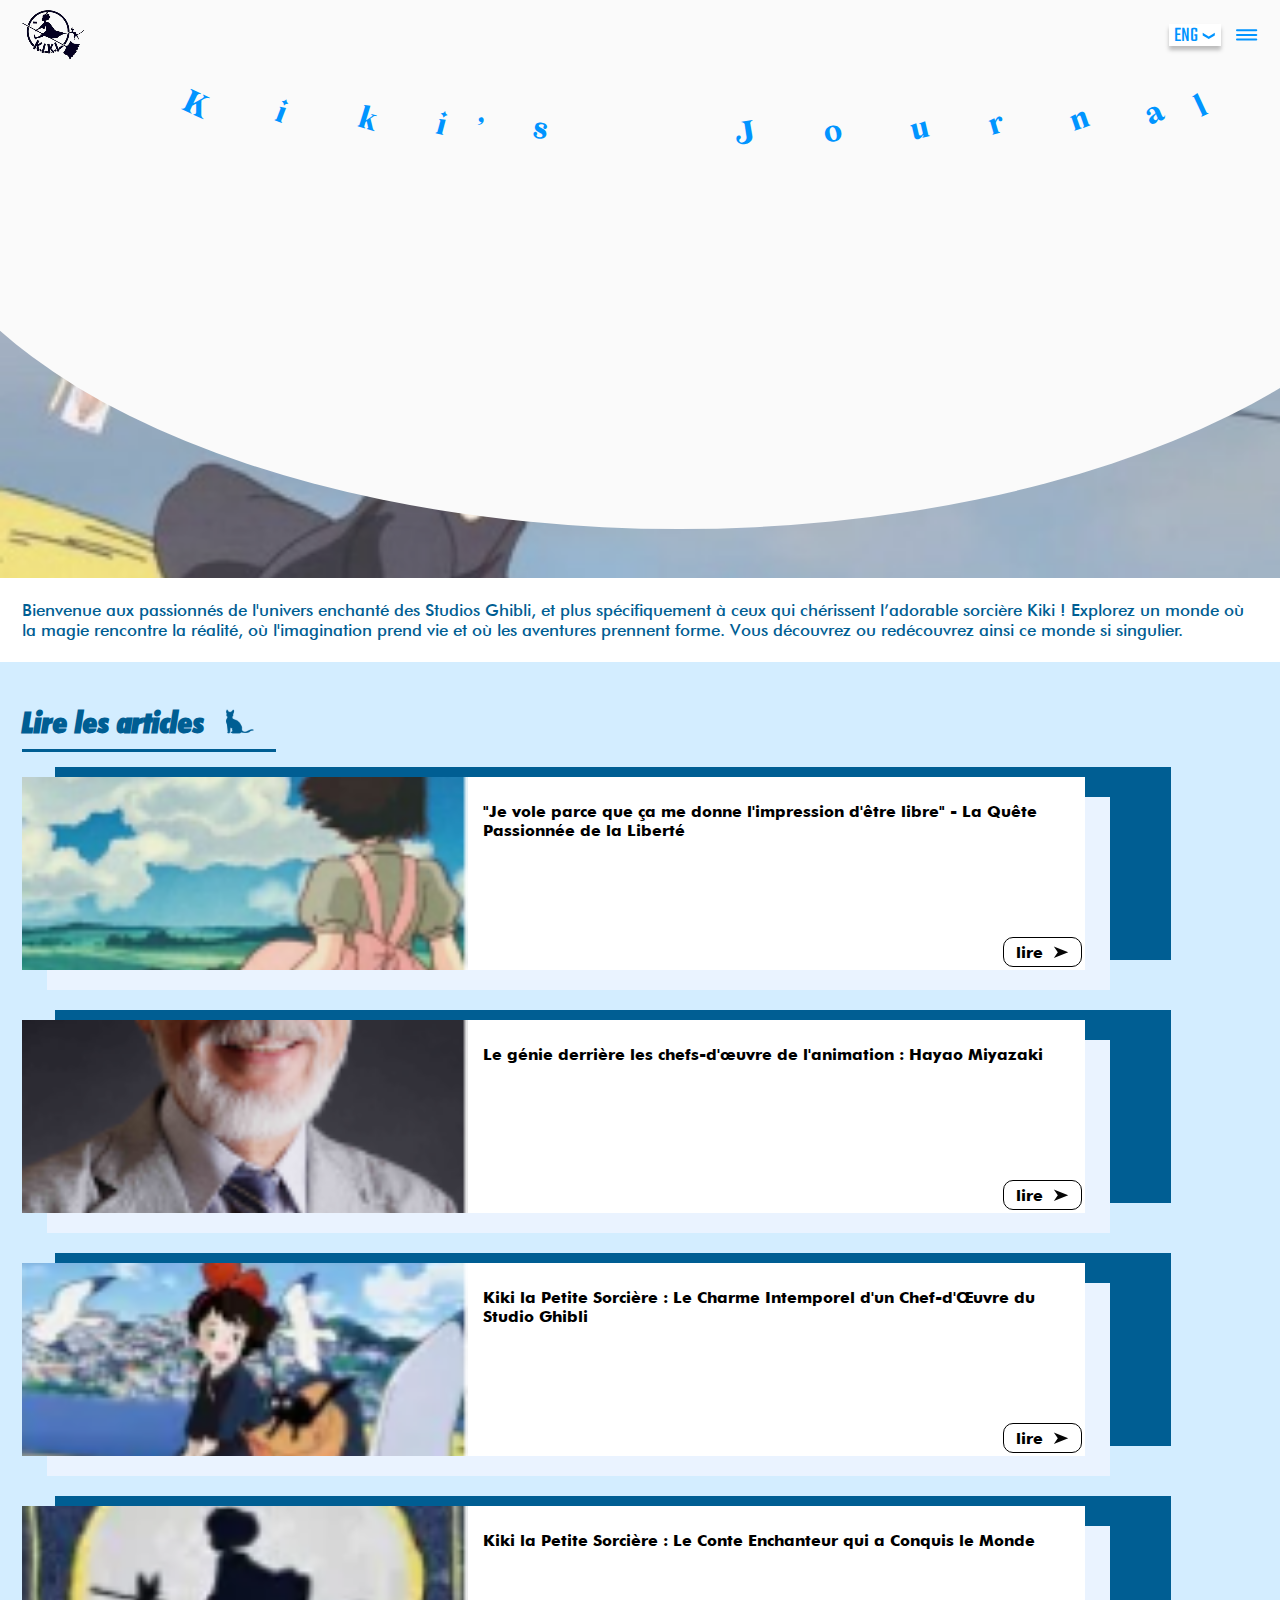
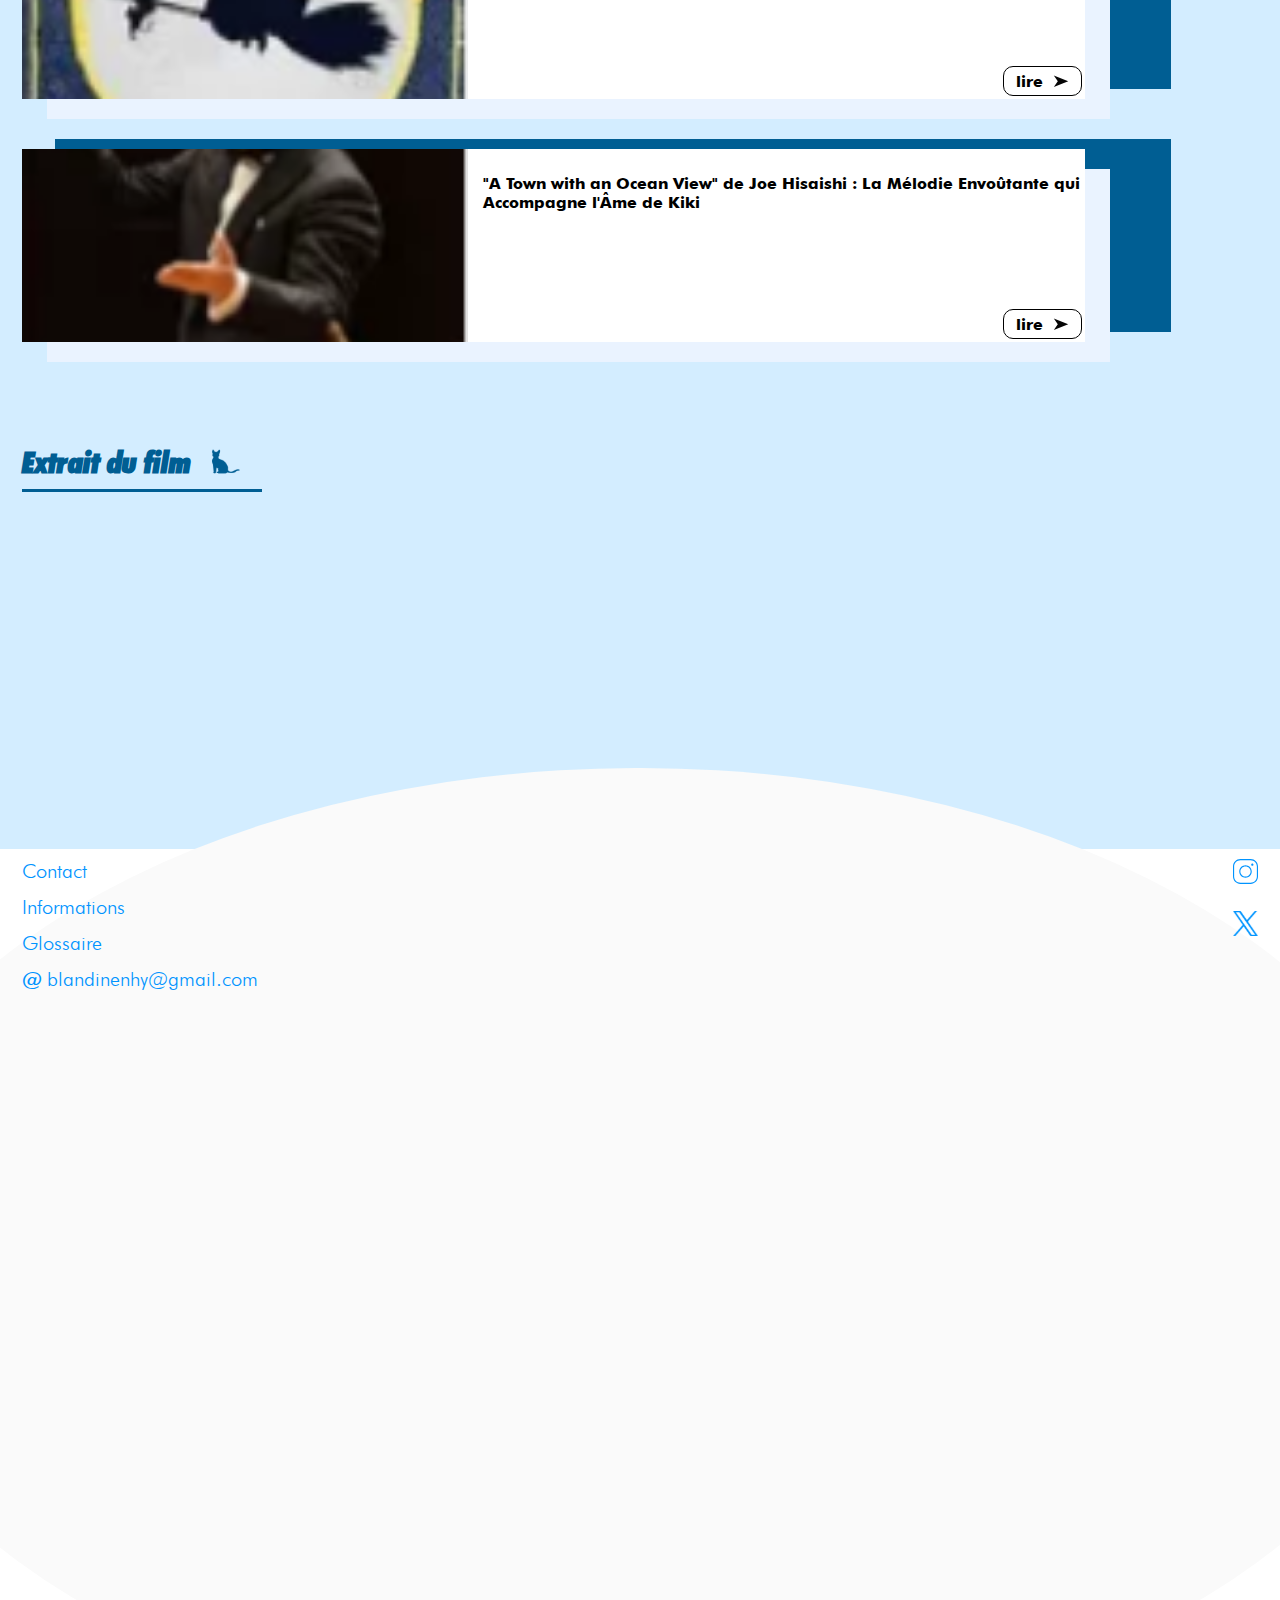
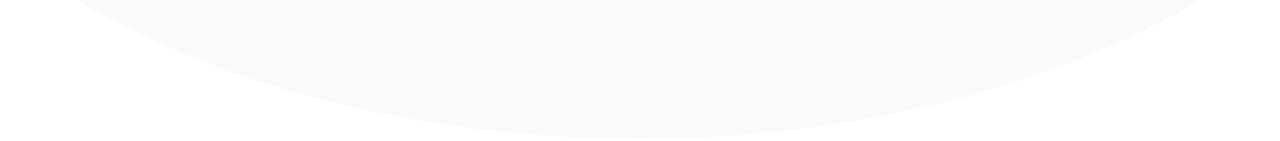
==== index.html @ d6a34572 "first commit" ====
<!DOCTYPE html>
<html lang="en">

<head>
    <meta charset="UTF-8">
    <meta name="viewport" content="width=device-width, initial-scale=1.0">
    <title>Document</title>
    <link rel="stylesheet" href="assets/css/style.css">
</head>

<body>
    <header>
        <img src="assets/images/headerBg.svg" alt="" class="headerBg">
        <div class="container">
            <div class="headerTop">
                <img src="assets/images/Logo.png" alt="">
                <div class="headerTopRight">
                    <div class="custom-select customSelect">
                        <div class="select-styled">ENG</div>
                        <ul class="select-options">
                            <li class="select-option" data-value="ENG">ENG</li>
                            <li class="select-option" data-value="FR">FR</li>
                        </ul>
                        <select>
                            <option value="ENG">ENG</option>
                            <option value="FR">FR</option>
                        </select>
                    </div>
                    <img src="assets/images/Menu.svg" alt="">
                </div>
            </div>
            <div class="headerBottom">
                <span>K</span>
                <span>i</span>
                <span>k</span>
                <span>i</span>
                <span>’</span>
                <span>s</span>
                <span>J</span>
                <span>o</span>
                <span>u</span>
                <span>r</span>
                <span>n</span>
                <span>a</span>
                <span>l</span>
            </div>
        </div>
    </header>
    <main>
        <section class="banner">
            <div class="container">
                <h1>
                    “JE VOLE PARCE QUE CA ME DONNE L’IMPRESSION D’ÊTRE LIBRE” - Kiki
                </h1>
            </div>
        </section>

        <section class="bannerInfo">
            <div class="container">
                <p>
                    Bienvenue aux passionnés de l'univers enchanté des Studios Ghibli, et plus spécifiquement à ceux qui
                    chérissent l’adorable sorcière Kiki !
                    Explorez un monde où la magie rencontre la réalité, où l'imagination prend vie et où les aventures
                    prennent forme.
                    Vous découvrez ou redécouvrez ainsi ce monde si singulier.
                </p>
            </div>
        </section>

        <section class="article">
            <div class="container">
                <div class="articleHeading">
                    <h2>Lire les articles</h2>
                    <img src="assets/images/cat-vector.svg" alt="">
                </div>
                <div class="articleItemWrap">
                    <div class="articleItem">
                        <div class="articleItemInner">
                            <div class="articleItemLeft">
                                <img src="assets/images/cartoon.png" alt="">
                            </div>
                            <div class="articleItemRight">
                                <h3>"Je vole parce que ça me donne l'impression d'être libre" - La Quête Passionnée de
                                    la Liberté</h3>
                                <div class="articleBtnWrap">
                                    <button>
                                        lire
                                        <img src="assets/images/next.svg" alt="">
                                    </button>
                                </div>
                            </div>
                        </div>
                    </div>
                    <div class="articleItem">
                        <div class="articleItemInner">
                            <div class="articleItemLeft">
                                <img src="assets/images/man.png" alt="">
                            </div>
                            <div class="articleItemRight">
                                <h3>Le génie derrière les chefs-d'œuvre de l'animation : Hayao Miyazaki</h3>
                                <div class="articleBtnWrap">
                                    <button>
                                        lire
                                        <img src="assets/images/next.svg" alt="">
                                    </button>
                                </div>
                            </div>
                        </div>
                    </div>
                    <div class="articleItem">
                        <div class="articleItemInner">
                            <div class="articleItemLeft">
                                <img src="assets/images/cartoon2.png" alt="">
                            </div>
                            <div class="articleItemRight">
                                <h3>Kiki la Petite Sorcière : Le Charme Intemporel d'un Chef-d'Œuvre du Studio Ghibli
                                </h3>
                                <div class="articleBtnWrap">
                                    <button>
                                        lire
                                        <img src="assets/images/next.svg" alt="">
                                    </button>
                                </div>
                            </div>
                        </div>
                    </div>
                    <div class="articleItem">
                        <div class="articleItemInner">
                            <div class="articleItemLeft">
                                <img src="assets/images/cartoon3.png" alt="">
                            </div>
                            <div class="articleItemRight">
                                <h3>Kiki la Petite Sorcière : Le Conte Enchanteur qui a Conquis le Monde</h3>
                                <div class="articleBtnWrap">
                                    <button>
                                        lire
                                        <img src="assets/images/next.svg" alt="">
                                    </button>
                                </div>
                            </div>
                        </div>
                    </div>
                    <div class="articleItem">
                        <div class="articleItemInner">
                            <div class="articleItemLeft">
                                <img src="assets/images/man2.png" alt="">
                            </div>
                            <div class="articleItemRight">
                                <h3>"A Town with an Ocean View" de Joe Hisaishi : La Mélodie Envoûtante qui Accompagne
                                    l'Âme de Kiki</h3>
                                <div class="articleBtnWrap">
                                    <button>
                                        lire
                                        <img src="assets/images/next.svg" alt="">
                                    </button>
                                </div>
                            </div>
                        </div>
                    </div>
                </div>
            </div>
        </section>

        <section class="video">
            <div class="container">
                <div class="articleHeading">
                    <h2>Extrait du film</h2>
                    <img src="assets/images/cat-vector.svg" alt="">
                </div>
            </div>
            <iframe src="https://www.youtube.com/embed/4bG17OYs-GA?si=VIU49Emv2JUm1haB" title="YouTube video player"
                frameborder="0"
                allow="accelerometer; autoplay; clipboard-write; encrypted-media; gyroscope; picture-in-picture; web-share"
                allowfullscreen></iframe>
        </section>
    </main>

    <footer>
        <div class="container">
            <img src="assets/images/footer-bg.svg" alt="" class="footerBg">
            <div class="footerTop">
                <ul>
                    <li>
                        <a href="#">Contact</a>
                    </li>
                    <li>
                        <a href="#">Informations</a>
                    </li>
                    <li>
                        <a href="#">Glossaire</a>
                    </li>
                    <li>
                        <a href="#"><span>@</span>blandinenhy@gmail.com</a>
                    </li>
                </ul>
                <div class="footerSocial">
                    <a href="#">
                        <img src="assets/images/insta.svg" alt="">
                    </a>
                    <a href="#">
                        <img src="assets/images/twitter.svg" alt="">
                    </a>
                </div>
            </div>
            <div class="footerBottom">
                <img src="assets/images/Cat bleu.svg" alt="">
                <h3>Mentions légales</h3>
                <p>
                    “projet réalisé dans le cadre d’un exercice
                    pédagogique au département MMI Montbéliard“
                </p>
                <div class="footerCopyright">
                    <img src="assets/images/last-logo.png" alt="">
                    <p>Blandine Nahorny MMI1 C2</p>
                </div>
            </div>
        </div>
    </footer>




    <script src="assets/js/main.js"></script>


    <script>
        document.addEventListener('click', function (e) {
            const allSelects = document.querySelectorAll('.custom-select');

            allSelects.forEach(function (select) {
                // Check if the clicked element is the current select or its children
                if (select !== e.target && !select.contains(e.target)) {
                    select.classList.remove('open');
                }
            });
        });
        const customSelects = document.querySelectorAll('.custom-select');
        customSelects.forEach(function (select) {
            select.addEventListener('click', function (e) {
                e.stopPropagation();
                customSelects.forEach(function (otherSelect) {
                    if (otherSelect !== select) {
                        otherSelect.classList.remove('open');
                    }
                });

                this.classList.toggle('open');
            });

            const options = select.querySelectorAll('.select-option');
            options.forEach(function (option) {
                option.addEventListener('click', function (e) {
                    e.stopPropagation();
                    const value = this.dataset.value;
                    const selectElement = select.querySelector('select');
                    const styledSelect = select.querySelector('.select-styled');
                    styledSelect.textContent = this.textContent;
                    selectElement.value = value;
                    select.classList.remove('open');
                });
            });
        });
    </script>
</body>

</html>
---- assets/css/style.css ----
@import url('https://fonts.googleapis.com/css2?family=Teko:wght@300&display=swap');

@font-face {
    font-family: 'bohemian_soul';
    src: url('../fonts/bohemian_soul/Bohemian\ Soul.otf') format('opentype');
    font-weight: normal;
    font-style: normal;
}

@font-face {
    font-family: 'futura_md_bt';
    src: url('../fonts/futura_md_bt/FuturaMediumBT.ttf') format('truetype');
    font-weight: 600;
    font-style: normal;
}

@font-face {
    font-family: 'futura_md_bt';
    src: url('../fonts/futura_md_bt/FuturaBoldBT.ttf') format('truetype');
    font-weight: 700;
    font-style: normal;
}

@font-face {
    font-family: 'Futura_Lt_BT';
    src: url('../fonts/Futura_Lt_BT/FUTURAL.TTF') format('truetype');
    font-weight: normal;
    font-style: normal;
}

@font-face {
    font-family: 'futura_xblkcnit_bt';
    src: url('../fonts/futura_xblkcnit_bt/FuturaExtraBlackCondensedItalicBT.ttf') format('truetype');
    font-weight: normal;
    font-style: normal;
}


* {
    margin: 0;
    padding: 0;
    box-sizing: border-box;
    font-family: "futura_md_bt", sans-serif;
}

li {
    list-style: none;
}

a {
    color: inherit;
    text-decoration: none;
}

.container {
    padding: 10px 22px;
}



header {
    position: relative;
}

.headerBg {
    width: 100%;
    position: absolute;
    top: 0;
    left: 0;
}

header .container .headerTop {
    display: flex;
    align-items: center;
    justify-content: space-between;
    position: relative;
    z-index: 10;
}

.headerTopRight {
    display: flex;
    align-items: center;
}

.custom-select {
    position: relative;
    display: inline-block;
}

.custom-select select {
    display: none;
    /* Hide the original select box */
}

.select-styled {
    width: 52px;
    height: 22px;
    /* display: inline-block; */
    padding: 3px 0px;
    padding-right: 25px;
    padding-left: 5px;
    border: none;
    font-family: 'Teko', sans-serif;
    background-color: #fff;
    color: #0094FF;
    box-shadow: 0 4px 4px 0 rgba(0, 0, 0, .25);
    /* Text color */
    cursor: pointer;
    font-size: 21px;
    font-weight: 400;
    line-height: 19px;
}


.select-styled:after {
    content: '';
    width: 13px;
    height: 12px;
    background: url('../images/arrow-down.svg') no-repeat center center;
    background-size: contain;
    position: absolute;
    top: 40%;
    right: 6px;
    margin-top: -3px;
    pointer-events: none;
}

/* Style the dropdown content (options) */
.select-options {
    width: fit-content;
    white-space: nowrap;
    display: none;
    position: absolute;
    background-color: #fff;
    /* Background color */
    color: #0094FF;
    padding-left: 5px;
    /* Text color */
    box-shadow: 0 2px 5px rgba(0, 0, 0, 0.1);
    border: none;
    overflow: hidden;
    z-index: 1;
}

.custom-select.open .select-options {
    width: 100% !important;
    display: block;
}

.custom-select.open .select-options li {
    font-family: 'Teko', sans-serif;
    line-height: 22px;
    font-size: 21px;
}


.headerTopRight img {
    margin-left: 15px;
}


.headerBottom {
    position: relative;
    z-index: 10;
}

.headerBottom span {
    font-family: "bohemian_soul", sans-serif;
    color: #0094FF;
    font-size: 28px;
    position: absolute;
    transform: translateX(-50%);
}

.headerBottom span:first-child {
    left: 14%;
    bottom: -68px;
    rotate: 25deg;
}

.headerBottom span:nth-child(2) {
    left: 21%;
    bottom: -72px;
    rotate: 21deg;
}

.headerBottom span:nth-child(3) {
    left: 28%;
    bottom: -80px;
    rotate: 17deg;
}

.headerBottom span:nth-child(4) {
    left: 34%;
    bottom: -84px;
    rotate: 15deg;
}

.headerBottom span:nth-child(5) {
    left: 37%;
    bottom: -88px;
    rotate: 15deg;
}

.headerBottom span:nth-child(6) {
    left: 42%;
    bottom: -88px;
    rotate: 10deg;
}

.headerBottom span:nth-child(7) {
    right: 40%;
    bottom: -90px;
    rotate: -9deg;
}

.headerBottom span:nth-child(8) {
    right: 33%;
    bottom: -87px;
    rotate: -12deg;
}

.headerBottom span:nth-child(9) {
    right: 26%;
    bottom: -84px;
    rotate: -13deg;
}

.headerBottom span:nth-child(10) {
    right: 20%;
    bottom: -79px;
    rotate: -16deg;
}

.headerBottom span:nth-child(11) {
    right: 13%;
    bottom: -74px;
    rotate: -19deg;
}

.headerBottom span:nth-child(12) {
    right: 7%;
    bottom: -67px;
    rotate: -23deg;
}

.headerBottom span:last-child {
    right: 4%;
    bottom: -62px;
    rotate: -25deg;
}






/* first page styles */
.banner {
    height: 508px;
    background-image: url(../images/banner.png);
    background-size: cover;
    background-repeat: no-repeat;
    background-position: center;
    padding-top: 150px;
}

.banner h1 {
    font-size: 20px;
    font-family: "bohemian_soul", sans-serif;
    text-align: center;
}


.bannerInfo {
    padding: 12px 0;
}

.bannerInfo p {
    font-size: 17px;
    color: #005E93;
}



.article {
    padding: 30px 0;
    background-color: #D3EDFF;
}

.articleHeading {
    width: fit-content;
    display: flex;
    align-items: center;
    position: relative;
    padding-bottom: 10px;
    padding-right: 20px;
    margin-bottom: 25px;
}

.articleHeading::after {
    width: 100%;
    height: 3px;
    background-color: #005E93;
    position: absolute;
    content: '';
    left: 0;
    bottom: 0;
}

.articleHeading h2 {
    font-size: 30px;
    color: #005E93;
    margin-right: 11px;
    font-family: "futura_xblkcnit_bt", sans-serif;
}


.articleItem {
    width: 86%;
    height: 193px;
    position: relative;
    margin-bottom: 50px;
}

.articleItemInner {
    width: 100%;
    height: 100%;
    background: #fff;
    display: flex;
    position: relative;
    z-index: 10;
}

.articleItem::before {
    width: 100%;
    height: 100%;
    background-color: #EAF3FF;
    content: '';
    position: absolute;
    left: 25px;
    top: 20px;
    z-index: 2;
}

.articleItem::after {
    width: 105%;
    height: 100%;
    background-color: #005E93;
    content: '';
    position: absolute;
    left: 33px;
    bottom: 10px;
    z-index: 1;
}

.articleItemLeft {
    width: 42%;
    height: 100%;
}

.articleItemLeft img {
    width: 100%;
    height: 100%;
    object-fit: cover;
}

.articleItemRight {
    width: 58%;
    height: 100%;
    padding-top: 25px;
    padding-left: 15px;
    padding-right: 3px;
    padding-bottom: 3px;
    display: flex;
    flex-direction: column;
    justify-content: space-between;
}

.articleItemRight h3 {
    font-size: 16px;
}

.articleBtnWrap {
    display: flex;
    justify-content: flex-end;
}

.articleItemRight button {
    width: 79px;
    height: 30px;
    border-radius: 10px;
    background-color: transparent;
    border: 1px solid #000;
    display: flex;
    align-items: center;
    justify-content: center;
    font-size: 16px;
    font-weight: 700;
}

.articleItemRight button img {
    margin-left: 10px;
}





.video {
    background-color: #D3EDFF;
    padding-bottom: 110px;
}

.video iframe {
    width: 100%;
    height: 208px;
}






footer {
    position: relative;
    padding-bottom: 10px;
}

.footerBg {
    width: 100%;
    position: absolute;
    top: -23%;
    left: 0;
}

.footerTop {
    display: flex;
    align-items: flex-start;
    justify-content: space-between;
    position: relative;
    margin-bottom: 18px;
}

.footerTop ul li {
    color: #0094FF;
    font-size: 20px;
    margin-bottom: 12px;
}

.footerTop ul li a {
    font-family: "Futura_Lt_BT", sans-serif;
}

.footerTop ul li a span {
    margin-right: 5px;
}



.footerSocial a {
    margin-bottom: 23px;
    display: block;
}




.footerBottom {
    text-align: center;
}

.footerBottom img {
    display: block;
    margin: 0 auto;
    margin-bottom: 7px;
}

.footerBottom h3 {
    font-size: 16px;
    margin-bottom: 7px;
    color: #0094FF;
}

.footerBottom p {
    font-size: 12px;
    font-style: italic;
    color: #0094FF;
    margin: 0 auto;
    margin-bottom: 15px;
    display: block;
    max-width: 240px;
}


.footerCopyright {
    display: flex;
    align-items: center;
    justify-content: flex-start;
}

.footerCopyright img {
    margin: 0;
    margin-right: 8px;
}

.footerCopyright p {
    margin: 0;
    font-size: 20px;
    font-family: "Futura_Lt_BT", sans-serif;
    font-style: normal;
}

/* first page styles ends */
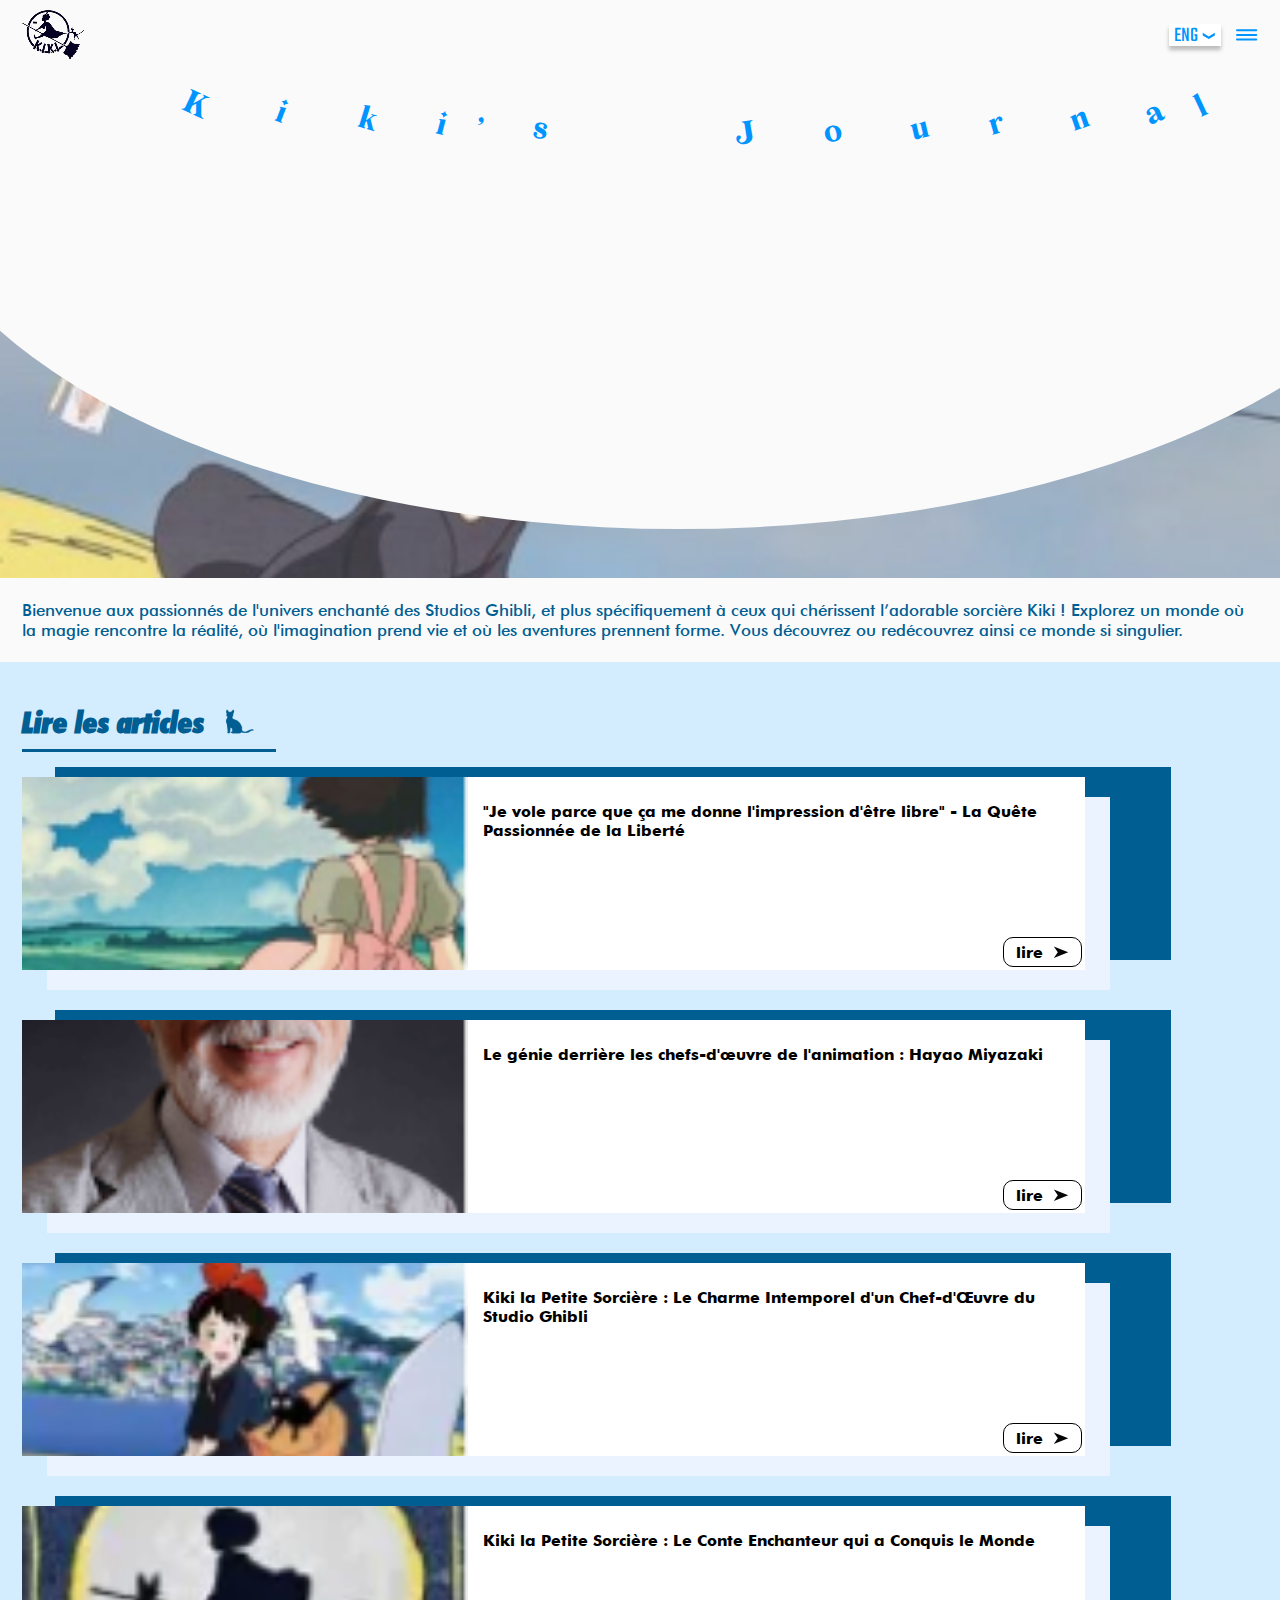
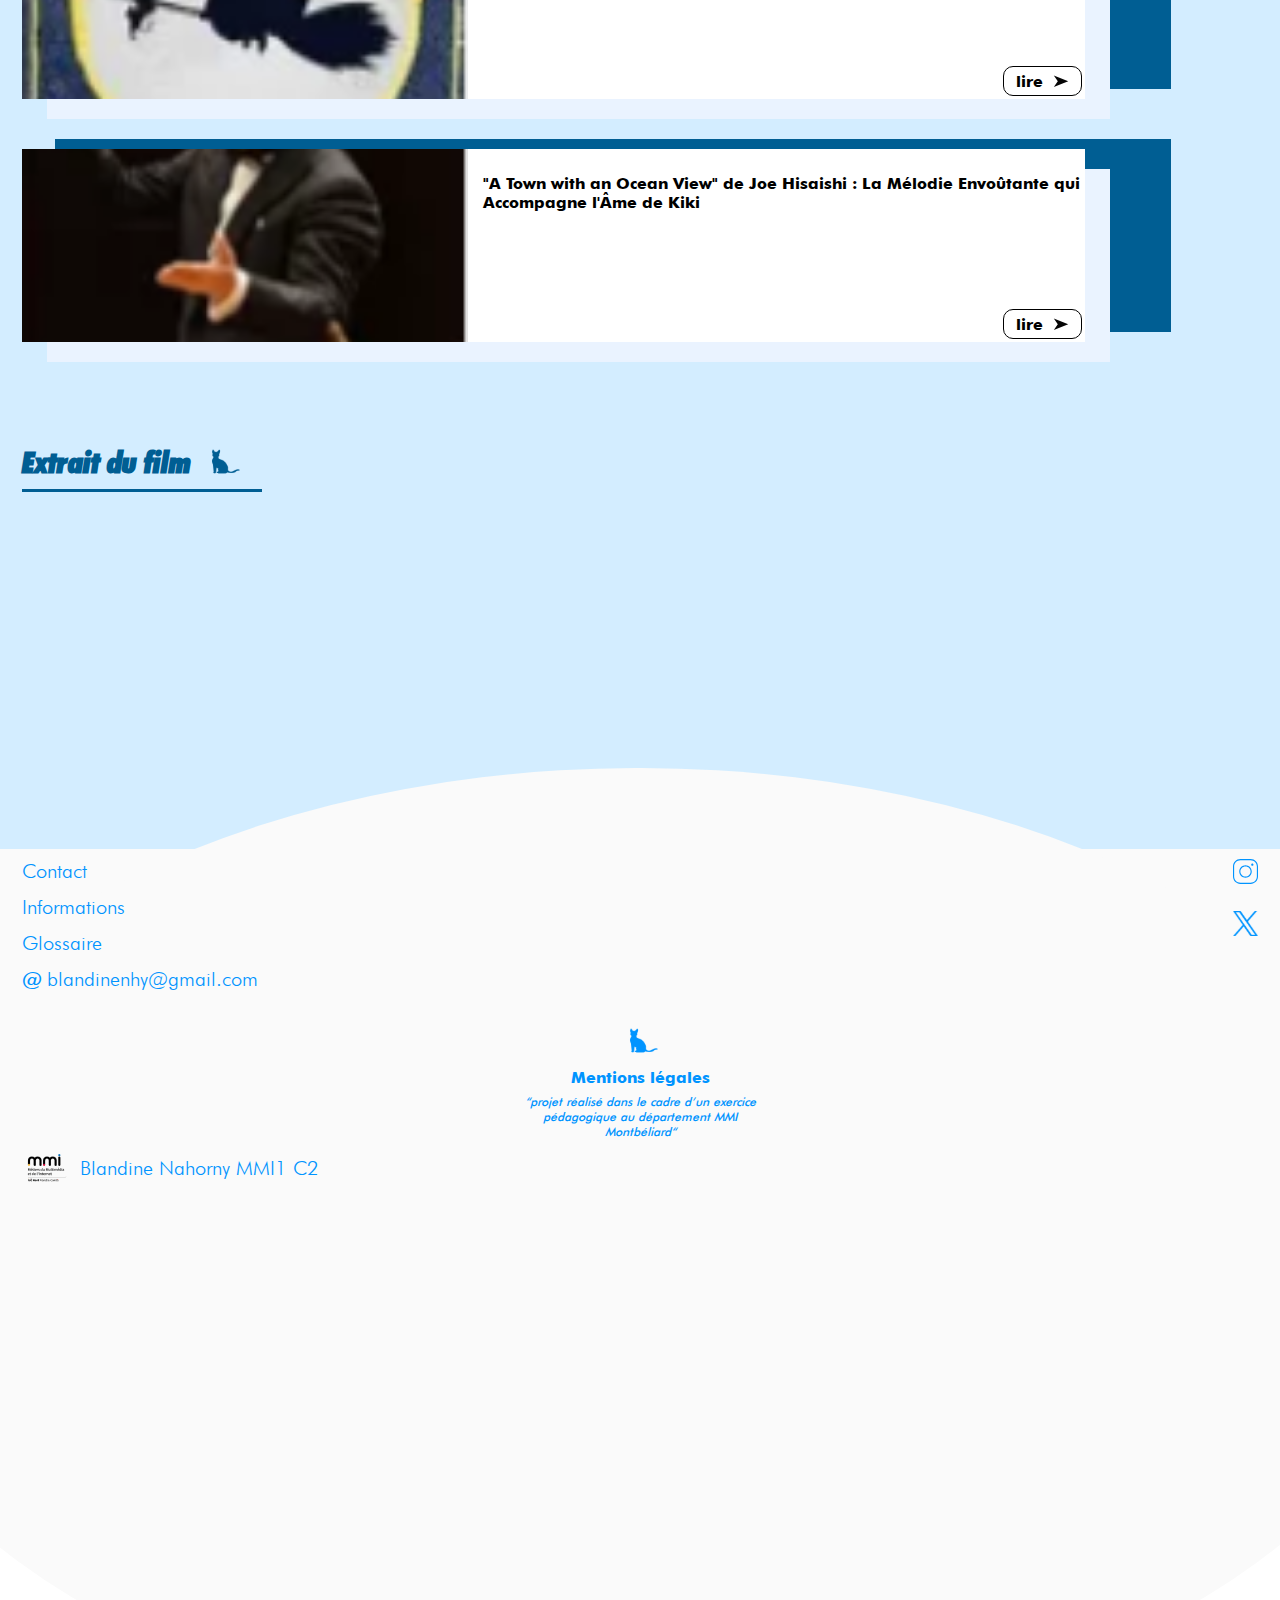
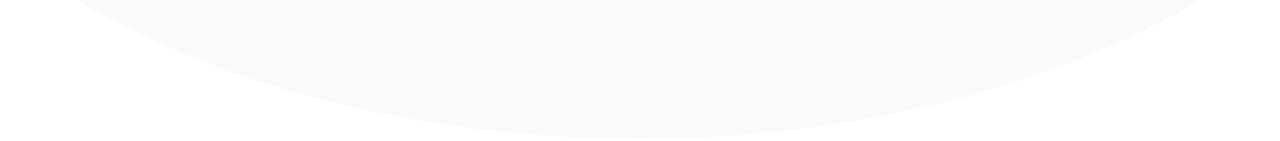
==== commit d42d8173: "dflks" ====
--- a/index.html
+++ b/index.html
@@ -222,45 +222,6 @@
 
     <script src="assets/js/main.js"></script>
 
-
-    <script>
-        document.addEventListener('click', function (e) {
-            const allSelects = document.querySelectorAll('.custom-select');
-
-            allSelects.forEach(function (select) {
-                // Check if the clicked element is the current select or its children
-                if (select !== e.target && !select.contains(e.target)) {
-                    select.classList.remove('open');
-                }
-            });
-        });
-        const customSelects = document.querySelectorAll('.custom-select');
-        customSelects.forEach(function (select) {
-            select.addEventListener('click', function (e) {
-                e.stopPropagation();
-                customSelects.forEach(function (otherSelect) {
-                    if (otherSelect !== select) {
-                        otherSelect.classList.remove('open');
-                    }
-                });
-
-                this.classList.toggle('open');
-            });
-
-            const options = select.querySelectorAll('.select-option');
-            options.forEach(function (option) {
-                option.addEventListener('click', function (e) {
-                    e.stopPropagation();
-                    const value = this.dataset.value;
-                    const selectElement = select.querySelector('select');
-                    const styledSelect = select.querySelector('.select-styled');
-                    styledSelect.textContent = this.textContent;
-                    selectElement.value = value;
-                    select.classList.remove('open');
-                });
-            });
-        });
-    </script>
 </body>
 
 </html>--- a/assets/css/style.css
+++ b/assets/css/style.css
@@ -24,6 +24,12 @@
 @font-face {
     font-family: 'Futura_Lt_BT';
     src: url('../fonts/Futura_Lt_BT/FUTURAL.TTF') format('truetype');
+    font-weight: normal;
+    font-style: normal;
+}
+@font-face {
+    font-family: 'Futura_Mdcn_BT';
+    src: url('../fonts/FuturaMediumCondensedBT.ttf') format('truetype');
     font-weight: normal;
     font-style: normal;
 }
@@ -273,6 +279,7 @@
 
 
 .bannerInfo {
+    background-color: #FAFAFA;
     padding: 12px 0;
 }
 
@@ -425,6 +432,7 @@
 footer {
     position: relative;
     padding-bottom: 10px;
+    background-color: #FAFAFA;
 }
 
 .footerBg {
@@ -468,6 +476,8 @@
 
 .footerBottom {
     text-align: center;
+    position: relative;
+    z-index: 10;
 }
 
 .footerBottom img {
@@ -511,4 +521,147 @@
     font-style: normal;
 }
 
-/* first page styles ends */+/* first page styles ends */
+
+
+
+
+
+
+
+/* second page styles */
+.articleBanner {
+    height: fit-content;
+    background-image: unset;
+    background-color: #005E93;
+    padding-top: 100px;
+}
+.articleBanner p {
+    text-align: center;
+    color: #E6F5FF;
+    font-size: 21px;
+    margin-bottom: 15px;
+}
+.articleBanner img {
+    width: 100%;
+    margin-bottom: -5px;
+}
+
+
+
+.articleText {
+    background-color: #D3EDFF;
+    padding-bottom: 190px;
+}
+.articleText .container {
+    padding-top: 45px;
+    padding-bottom: 60px;
+}
+.articleText p {
+    font-size: 16px;
+    color: #000;
+}
+
+.articleText .manImg {
+    width: 100%;
+    object-fit: cover;
+    display: block;
+    margin-bottom: 8px;
+}
+.roundedImg {
+    width: 100%;
+    padding: 0 22px;
+}
+.roundedImg img {
+    border-radius: 30px;
+}
+.articleText small {
+    display: block;
+    text-align: center;
+    font-style: italic;
+    font-size: 12px;
+    font-weight: 700;
+}
+
+
+.articleGoto {
+    width: 100%;
+    padding: 10px 22px;
+}
+.articleGotoInner {
+    width: 100%;
+    border-radius: 5px;
+    background-color: #005E93;
+    color: #D3EDFF;
+    font-size: 16px;
+    display: flex;
+    align-items: center;
+    justify-content: space-between;
+    padding: 10px 15px;
+    margin-bottom: 15px;
+}
+.articleGotoInner img {
+    display: block;
+    margin-bottom: -2px;
+}
+/* second page styles ends */
+
+
+
+
+
+
+
+
+
+/* third page styles */
+.filmBanner {
+    padding-bottom: 15px;
+}
+
+
+.filmSlider {
+    padding-bottom: 190px;
+    background-color: #D3EDFF;
+}
+.filmSliderWrap {
+    margin-bottom: 35px;
+}
+.singleSlide {
+    height: 742px;
+    padding-top: 40px;
+    background-color: #FAFAFA;
+}
+.singleSlide h3 {
+    font-size: 32px;
+    margin-bottom: 25px;
+    text-align: center;
+    font-family: "Futura_Mdcn_BT", sans-serif;
+    margin-bottom: 45px;
+}
+.singleSlide img {
+    max-width: 260px;
+    display: block;
+    margin: 0 auto;
+    margin-bottom: 4px;
+}
+.singleSlide small {
+    display: block;
+    font-size: 12px;
+    font-family: "Futura_Mdcn_BT", sans-serif;
+    text-align: center;
+    margin-bottom: 25px;
+}
+.singleSlide h4 {
+    font-size: 20px;
+    color: #005E93;
+    text-align: center;
+    font-weight: 400;
+    margin-bottom: 18px;
+}
+.singleSlide p {
+    text-align: center;
+    margin-bottom: 17px;
+    font-size: 18px;
+}
+/* third page styles ends */